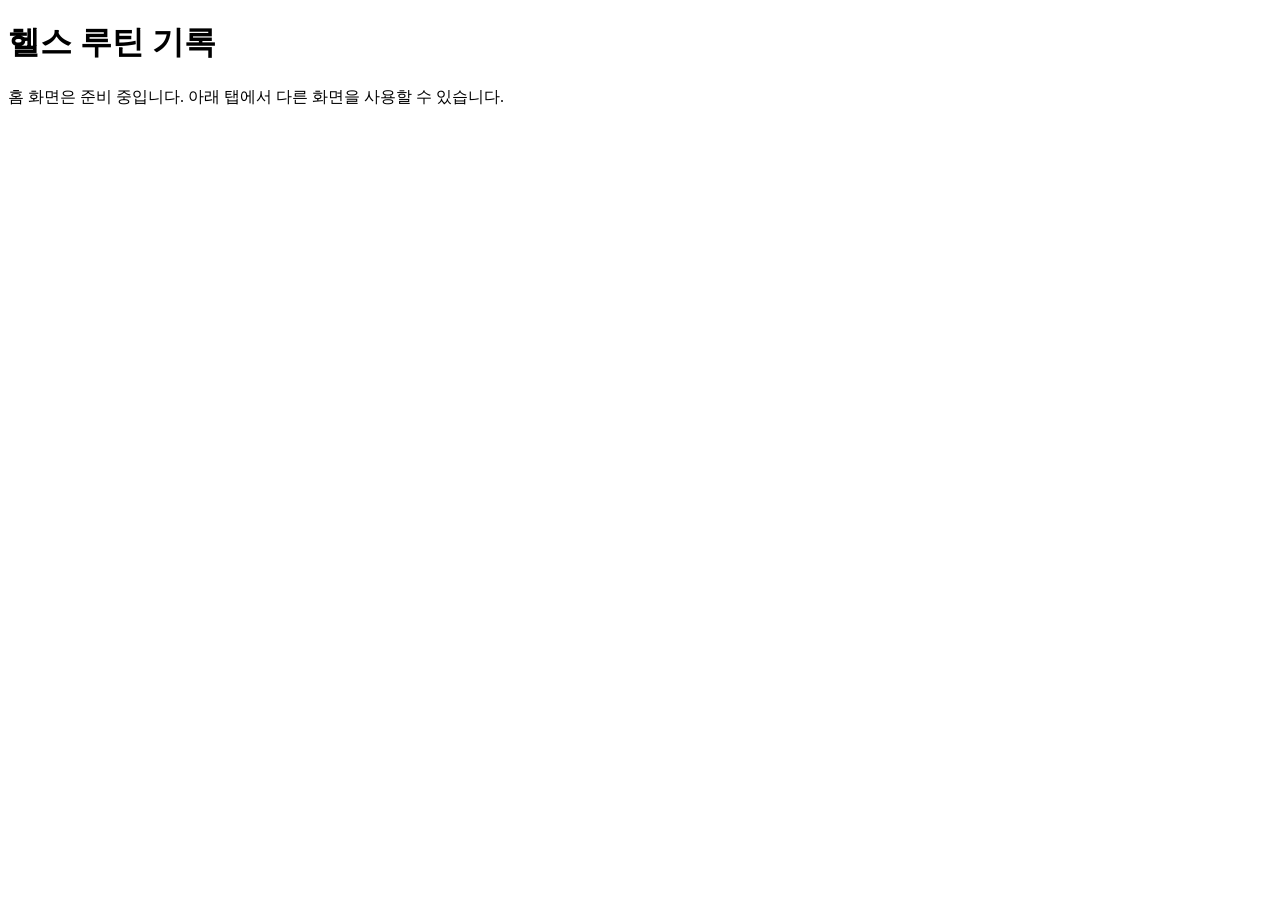
==== docs/index.html @ 382cc47f "홈 화면 자리표시 추가 Co-Authored-By: Claude Sonnet 5.5 <noreply@anthropic.com> Claude-Session: https://claud" ====
<!doctype html>
<html lang="ko">
<head>
  <meta charset="utf-8">
  <meta name="viewport" content="width=device-width, initial-scale=1">
  <title>헬스 루틴 기록 - 홈</title>
  <link rel="stylesheet" href="style.css">
</head>
<body>
<main>
  <h1>헬스 루틴 기록</h1>
  <p class="sub">홈 화면은 준비 중입니다. 아래 탭에서 다른 화면을 사용할 수 있습니다.</p>
</main>
<nav id="nav"></nav>

<script src="nav.js"></script>
<script>
  // 홈 화면 자리 표시용 파일. 홈 화면 담당이 이 파일을 실제 화면으로 교체한다.
  renderNav("home");
</script>
</body>
</html>
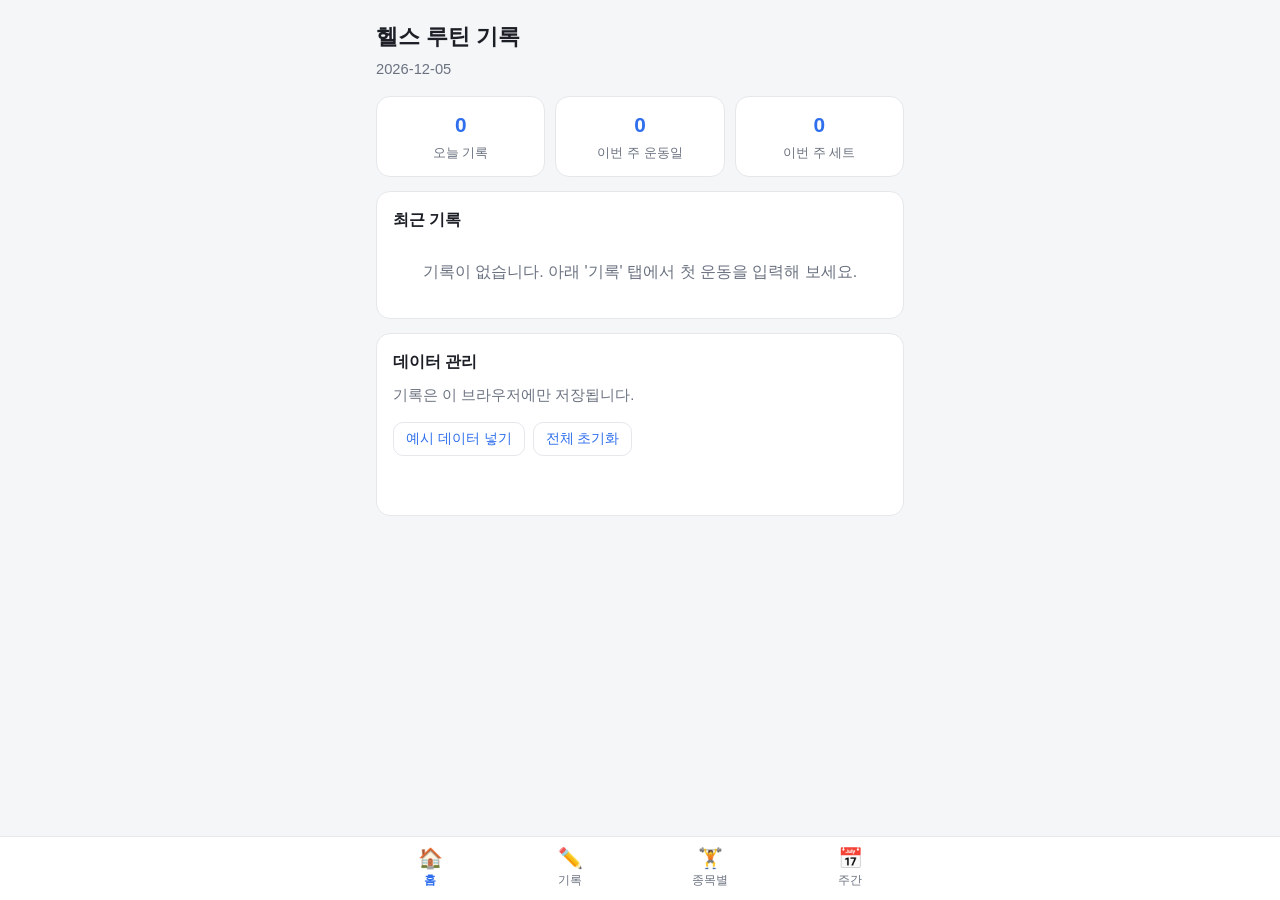
==== commit 593118da: "홈 화면 구현 (자리표시 교체) Co-Authored-By: Claude Sonnet 5.5 <noreply@anthropic.com> Claude-Session: https://" ====
--- a/docs/index.html
+++ b/docs/index.html
@@ -9,14 +9,97 @@
 <body>
 <main>
   <h1>헬스 루틴 기록</h1>
-  <p class="sub">홈 화면은 준비 중입니다. 아래 탭에서 다른 화면을 사용할 수 있습니다.</p>
+  <p class="sub" id="today"></p>
+
+  <div class="stats">
+    <div class="stat"><b id="todayCount">0</b><span>오늘 기록</span></div>
+    <div class="stat"><b id="weekDays">0</b><span>이번 주 운동일</span></div>
+    <div class="stat"><b id="weekSets">0</b><span>이번 주 세트</span></div>
+  </div>
+
+  <div class="card">
+    <h2>최근 기록</h2>
+    <div id="recent"></div>
+  </div>
+
+  <div class="card">
+    <h2>데이터 관리</h2>
+    <p class="sub">기록은 이 브라우저에만 저장됩니다.</p>
+    <div class="tools">
+      <button class="btn ghost small" id="sampleBtn" type="button">예시 데이터 넣기</button>
+      <button class="btn ghost small" id="resetBtn" type="button">전체 초기화</button>
+    </div>
+    <p class="msg" id="msg"></p>
+  </div>
 </main>
 <nav id="nav"></nav>
 
+<script src="storage.js"></script>
 <script src="nav.js"></script>
 <script>
-  // 홈 화면 자리 표시용 파일. 홈 화면 담당이 이 파일을 실제 화면으로 교체한다.
+  // 홈 화면 담당: 오늘/이번 주 요약과 최근 기록
   renderNav("home");
+
+  function renderHome() {
+    const records = loadRecords();
+    const today = dateString();
+    const week = getWeekRange();
+    const weekRecs = records.filter((r) => r.date >= week.start && r.date <= week.end);
+
+    document.getElementById("today").textContent = today;
+    document.getElementById("todayCount").textContent = records.filter((r) => r.date === today).length;
+    document.getElementById("weekDays").textContent = new Set(weekRecs.map((r) => r.date)).size;
+    document.getElementById("weekSets").textContent = weekRecs.reduce((s, r) => s + Number(r.sets), 0);
+
+    const box = document.getElementById("recent");
+    box.replaceChildren();
+    if (!records.length) {
+      box.appendChild(el("div", "기록이 없습니다. 아래 '기록' 탭에서 첫 운동을 입력해 보세요.", "empty"));
+      return;
+    }
+    const table = el("table");
+    const head = el("tr");
+    ["날짜", "종목", "무게", "횟수×세트"].forEach((t, i) => head.appendChild(el("th", t, i >= 2 ? "num" : "")));
+    table.appendChild(head);
+    records.slice(-5).reverse().forEach((r) => {
+      const tr = el("tr");
+      tr.appendChild(el("td", r.date));
+      tr.appendChild(el("td", r.exercise));
+      tr.appendChild(el("td", fmtNum(r.weight) + "kg", "num"));
+      tr.appendChild(el("td", r.reps + "×" + r.sets, "num"));
+      table.appendChild(tr);
+    });
+    box.appendChild(table);
+  }
+
+  document.getElementById("sampleBtn").addEventListener("click", () => {
+    // 발표 시연용 예시 데이터 (실제 운동 기록이 아님)
+    const samples = [
+      [0, "스쿼트", 60, 10, 3], [0, "벤치프레스", 40, 10, 3],
+      [2, "스쿼트", 70, 8, 3], [3, "데드리프트", 80, 5, 3],
+      [5, "벤치프레스", 45, 8, 3],
+    ];
+    const all = loadRecords();
+    samples.forEach(([ago, exercise, weight, reps, sets]) => {
+      const d = new Date();
+      d.setDate(d.getDate() - ago);
+      all.push({ date: dateString(d), exercise, weight, reps, sets });
+    });
+    const ok = saveRecords(all);
+    document.getElementById("msg").textContent = ok ? "예시 데이터를 추가했습니다" : "저장에 실패했습니다";
+    document.getElementById("msg").className = "msg " + (ok ? "ok" : "err");
+    renderHome();
+  });
+
+  document.getElementById("resetBtn").addEventListener("click", () => {
+    if (!confirm("저장된 기록을 모두 삭제할까요?")) return;
+    clearRecords();
+    document.getElementById("msg").textContent = "모든 기록을 삭제했습니다";
+    document.getElementById("msg").className = "msg ok";
+    renderHome();
+  });
+
+  renderHome();
 </script>
 </body>
 </html>
--- a/docs/style.css
+++ b/docs/style.css
@@ -0,0 +1,176 @@
+/* 공통 스타일: 수정할 때는 팀원과 먼저 이슈로 상의한다. */
+:root {
+  --bg: #f5f6f8;
+  --card: #ffffff;
+  --text: #1c1f26;
+  --muted: #6b7280;
+  --line: #e5e7eb;
+  --accent: #2f6fed;
+  --accent-weak: #e8f0fe;
+  --good: #0f7b45;
+  --warn: #c5221f;
+}
+
+@media (prefers-color-scheme: dark) {
+  :root {
+    --bg: #14161a;
+    --card: #1e2127;
+    --text: #e8eaed;
+    --muted: #9aa0a6;
+    --line: #2d3139;
+    --accent: #6ea0ff;
+    --accent-weak: #25324d;
+    --good: #4cc38a;
+    --warn: #f28b82;
+  }
+}
+
+* { box-sizing: border-box; }
+
+body {
+  margin: 0;
+  background: var(--bg);
+  color: var(--text);
+  font-family: -apple-system, "Segoe UI", "Malgun Gothic", "Apple SD Gothic Neo", sans-serif;
+  line-height: 1.5;
+}
+
+main {
+  max-width: 560px;
+  margin: 0 auto;
+  padding: 20px 16px 100px;
+}
+
+h1 { font-size: 1.4rem; margin: 0 0 4px; }
+.sub { color: var(--muted); margin: 0 0 16px; font-size: 0.92rem; }
+
+.card {
+  background: var(--card);
+  border: 1px solid var(--line);
+  border-radius: 14px;
+  padding: 16px;
+  margin-bottom: 14px;
+}
+.card h2 { font-size: 1rem; margin: 0 0 10px; }
+
+.stats { display: grid; grid-template-columns: repeat(3, 1fr); gap: 10px; margin-bottom: 14px; }
+.stat {
+  background: var(--card);
+  border: 1px solid var(--line);
+  border-radius: 14px;
+  padding: 12px 6px;
+  text-align: center;
+}
+.stat b { display: block; font-size: 1.3rem; }
+.stat span { color: var(--muted); font-size: 0.8rem; }
+
+label { display: block; font-size: 0.85rem; color: var(--muted); margin: 10px 0 4px; }
+input, select {
+  width: 100%;
+  padding: 10px 12px;
+  font-size: 1rem;
+  border: 1px solid var(--line);
+  border-radius: 10px;
+  background: var(--bg);
+  color: var(--text);
+}
+input:focus, select:focus { outline: 2px solid var(--accent); outline-offset: 1px; }
+.row { display: grid; grid-template-columns: repeat(3, 1fr); gap: 10px; }
+
+.btn {
+  display: inline-block;
+  padding: 11px 16px;
+  border: 0;
+  border-radius: 10px;
+  background: var(--accent);
+  color: #fff;
+  font-size: 1rem;
+  cursor: pointer;
+}
+.btn.block { width: 100%; margin-top: 14px; }
+.btn.ghost { background: transparent; color: var(--accent); border: 1px solid var(--line); }
+.btn.small { padding: 7px 12px; font-size: 0.85rem; }
+
+.msg { margin-top: 10px; font-size: 0.9rem; min-height: 1.3em; }
+.msg.ok { color: var(--good); }
+.msg.err { color: var(--warn); }
+
+table { width: 100%; border-collapse: collapse; font-size: 0.92rem; }
+th, td { text-align: left; padding: 8px 6px; border-bottom: 1px solid var(--line); }
+th { color: var(--muted); font-weight: 600; font-size: 0.8rem; }
+th.num, td.num { text-align: right; }
+tr.best td { background: var(--accent-weak); font-weight: 600; }
+.empty { color: var(--muted); text-align: center; padding: 18px 0; }
+
+.best-card { text-align: center; }
+.best-card .big { font-size: 2rem; font-weight: 700; color: var(--accent); }
+.best-card .date { color: var(--muted); font-size: 0.9rem; }
+
+.weeknav { display: flex; align-items: center; justify-content: space-between; margin-bottom: 12px; gap: 8px; }
+.weeknav strong { font-size: 0.85rem; text-align: center; white-space: nowrap; }
+.weeknav .btn { white-space: nowrap; padding: 7px 10px; }
+
+.bars { display: grid; grid-template-columns: repeat(7, 1fr); gap: 6px; height: 120px; }
+.bar-col { display: flex; flex-direction: column; justify-content: flex-end; text-align: center; font-size: 0.75rem; color: var(--muted); }
+.bar { background: var(--accent); border-radius: 6px 6px 0 0; min-height: 2px; margin: 2px 4px 4px; }
+
+.tools { display: flex; gap: 8px; flex-wrap: wrap; }
+
+/* 공통 다듬기 */
+.stat b { color: var(--accent); }
+.btn:hover { filter: brightness(1.08); }
+.btn:focus-visible, .tabbar a:focus-visible { outline: 2px solid var(--accent); outline-offset: 2px; }
+.btn[disabled] { opacity: 0.45; cursor: not-allowed; }
+tbody tr:hover td { background: var(--accent-weak); }
+tr.best td { font-weight: 700; }
+
+.tabbar {
+  position: fixed;
+  left: 0; right: 0; bottom: 0;
+  background: var(--card);
+  border-top: 1px solid var(--line);
+  padding-bottom: env(safe-area-inset-bottom);
+}
+.tabbar-inner { display: flex; max-width: 560px; margin: 0 auto; }
+.tabbar a {
+  flex: 1;
+  text-align: center;
+  padding: 8px 0 10px;
+  text-decoration: none;
+  color: var(--muted);
+  font-size: 0.78rem;
+}
+.tabbar a span { display: block; font-size: 1.25rem; line-height: 1.3; }
+.tabbar a.active { color: var(--accent); font-weight: 700; }
+
+/* ====================================================================
+   기능별 구역: 담당자는 자기 구역 안에서만 스타일을 추가한다.
+   구역 표시 줄은 지우지 않는다. 다른 구역은 수정하지 않는다.
+   ==================================================================== */
+
+/* --- 무게 추이 그래프 (건우) --- */
+/* (구현 예정) */
+
+/* --- 주간 목표 (선후) --- */
+/* (구현 예정) */
+
+/* --- 예상 1RM (건우) --- */
+/* (구현 예정) */
+
+/* --- 달력과 연속 운동일 (선후) --- */
+/* (구현 예정) */
+
+/* --- 기록 백업 (윤성) --- */
+/* (구현 예정) */
+
+/* --- 빠른 입력 (윤성) --- */
+/* (구현 예정) */
+
+/* --- 신기록 알림 (윤성) --- */
+/* (구현 예정) */
+
+/* --- 홈 구성 개선 (건우) --- */
+/* (구현 예정) */
+
+/* --- 지난주 대비 (선후) --- */
+/* (구현 예정) */
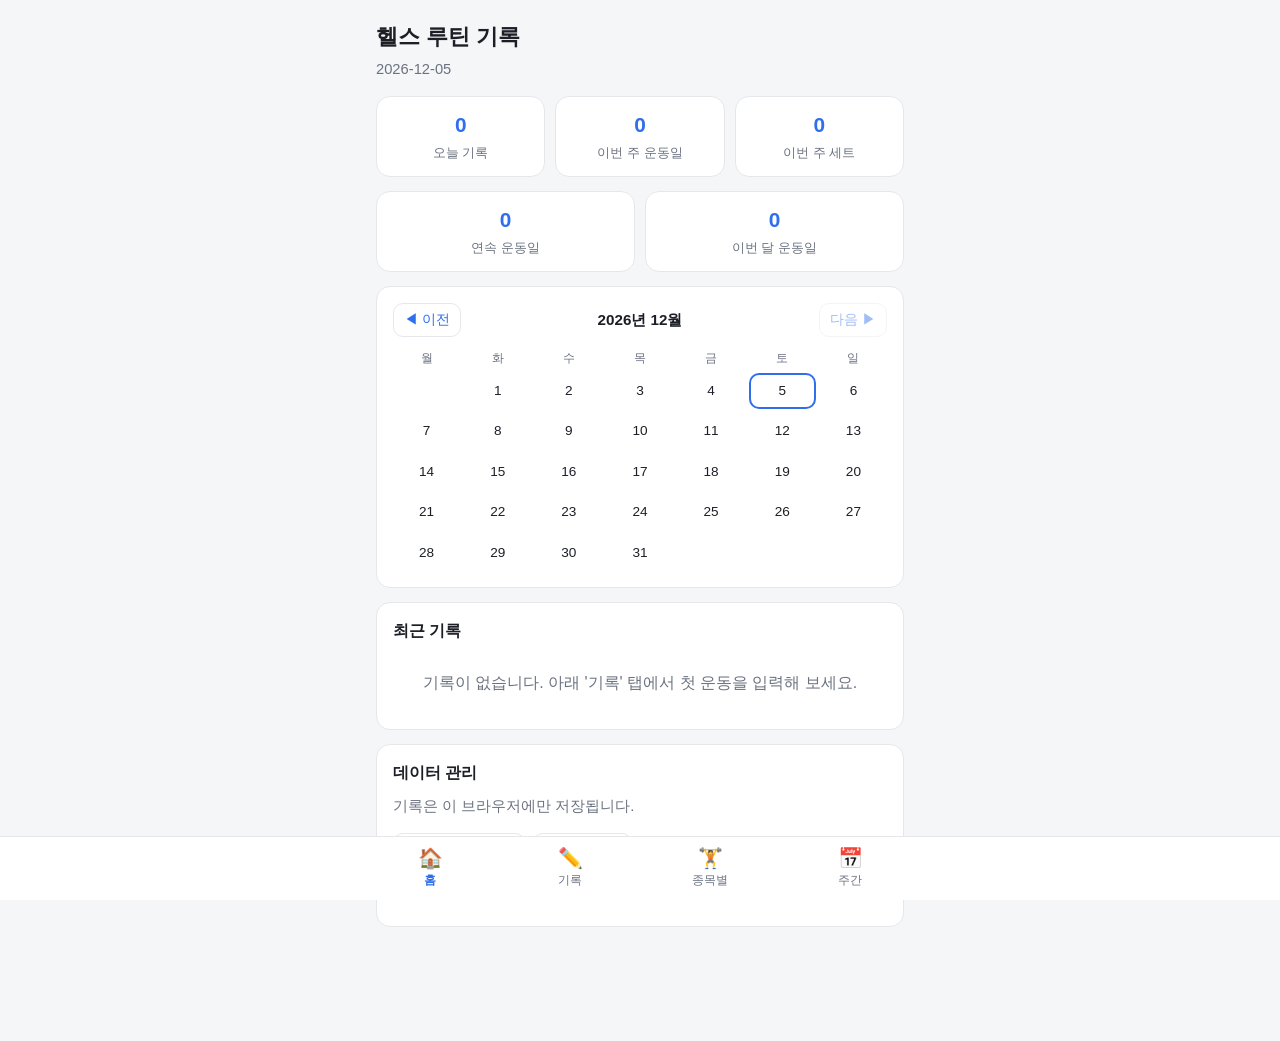
==== commit 147c14ef: "Add calendar and workout streak features" ====
--- a/docs/index.html
+++ b/docs/index.html
@@ -15,6 +15,20 @@
     <div class="stat"><b id="todayCount">0</b><span>오늘 기록</span></div>
     <div class="stat"><b id="weekDays">0</b><span>이번 주 운동일</span></div>
     <div class="stat"><b id="weekSets">0</b><span>이번 주 세트</span></div>
+  </div>
+
+  <div class="stats two">
+    <div class="stat"><b id="streak">0</b><span>연속 운동일</span></div>
+    <div class="stat"><b id="monthDays">0</b><span>이번 달 운동일</span></div>
+  </div>
+
+  <div class="card">
+    <div class="cal-head">
+      <button class="btn ghost small" id="calPrev" type="button">◀ 이전</button>
+      <strong id="calTitle"></strong>
+      <button class="btn ghost small" id="calNext" type="button">다음 ▶</button>
+    </div>
+    <div class="cal" id="cal"></div>
   </div>
 
   <div class="card">
@@ -50,6 +64,8 @@
     document.getElementById("todayCount").textContent = records.filter((r) => r.date === today).length;
     document.getElementById("weekDays").textContent = new Set(weekRecs.map((r) => r.date)).size;
     document.getElementById("weekSets").textContent = weekRecs.reduce((s, r) => s + Number(r.sets), 0);
+    document.getElementById("streak").textContent = calcStreak(records);
+    renderCalendar(records);
 
     const box = document.getElementById("recent");
     box.replaceChildren();
@@ -71,6 +87,39 @@
     });
     box.appendChild(table);
   }
+
+  // 월간 달력: 운동한 날을 색으로 표시한다
+  let calOffset = 0; // 0이면 이번 달, -1이면 지난달
+  function renderCalendar(records) {
+    const now = new Date();
+    const first = new Date(now.getFullYear(), now.getMonth() + calOffset, 1);
+    const year = first.getFullYear();
+    const month = first.getMonth();
+    const lastDay = new Date(year, month + 1, 0).getDate();
+    const days = recordDays(records);
+    const todayKey = dateString();
+
+    document.getElementById("calTitle").textContent = year + "년 " + (month + 1) + "월";
+    document.getElementById("calNext").disabled = calOffset >= 0;
+
+    const prefix = year + "-" + String(month + 1).padStart(2, "0") + "-";
+    let count = 0;
+    const grid = document.getElementById("cal");
+    grid.replaceChildren();
+    ["월", "화", "수", "목", "금", "토", "일"].forEach((t) => grid.appendChild(el("div", t, "dow")));
+    const blanks = (first.getDay() + 6) % 7; // 월요일 시작
+    for (let i = 0; i < blanks; i++) grid.appendChild(el("div"));
+    for (let d = 1; d <= lastDay; d++) {
+      const key = prefix + String(d).padStart(2, "0");
+      const done = days.has(key);
+      if (done) count += 1;
+      grid.appendChild(el("div", String(d), "day" + (done ? " done" : "") + (key === todayKey ? " today" : "")));
+    }
+    document.getElementById("monthDays").textContent = count;
+  }
+
+  document.getElementById("calPrev").addEventListener("click", () => { calOffset -= 1; renderHome(); });
+  document.getElementById("calNext").addEventListener("click", () => { if (calOffset < 0) { calOffset += 1; renderHome(); } });
 
   document.getElementById("sampleBtn").addEventListener("click", () => {
     // 발표 시연용 예시 데이터 (실제 운동 기록이 아님)
--- a/docs/style.css
+++ b/docs/style.css
@@ -149,16 +149,31 @@
    ==================================================================== */
 
 /* --- 무게 추이 그래프 (건우) --- */
-/* (구현 예정) */
+.chart { width: 100%; height: auto; display: block; }
+.chart .grid { stroke: var(--line); stroke-width: 1; }
+.chart .tick { fill: var(--muted); font-size: 10px; }
+.chart .line { fill: none; stroke: var(--accent); stroke-width: 2.5; stroke-linejoin: round; }
+.chart .dot { fill: var(--accent); }
 
 /* --- 주간 목표 (선후) --- */
-/* (구현 예정) */
+.goalrow { display: flex; gap: 8px; }
+.goalrow input { flex: 1; min-width: 0; }
+.progress { height: 10px; background: var(--line); border-radius: 999px; overflow: hidden; margin: 12px 0 8px; }
+#progressBar { height: 100%; width: 0; background: var(--accent); }
 
 /* --- 예상 1RM (건우) --- */
 /* (구현 예정) */
 
 /* --- 달력과 연속 운동일 (선후) --- */
-/* (구현 예정) */
+.stats.two { grid-template-columns: repeat(2, 1fr); }
+.cal-head { display: flex; align-items: center; justify-content: space-between; gap: 8px; margin-bottom: 10px; }
+.cal-head strong { font-size: 0.95rem; }
+.cal-head .btn { white-space: nowrap; padding: 7px 10px; }
+.cal { display: grid; grid-template-columns: repeat(7, 1fr); gap: 4px; text-align: center; }
+.cal .dow { color: var(--muted); font-size: 0.75rem; padding: 2px 0; }
+.cal .day { padding: 8px 0; border-radius: 10px; font-size: 0.85rem; }
+.cal .day.done { background: var(--accent); color: #fff; font-weight: 700; }
+.cal .day.today { outline: 2px solid var(--accent); outline-offset: -2px; }
 
 /* --- 기록 백업 (윤성) --- */
 /* (구현 예정) */
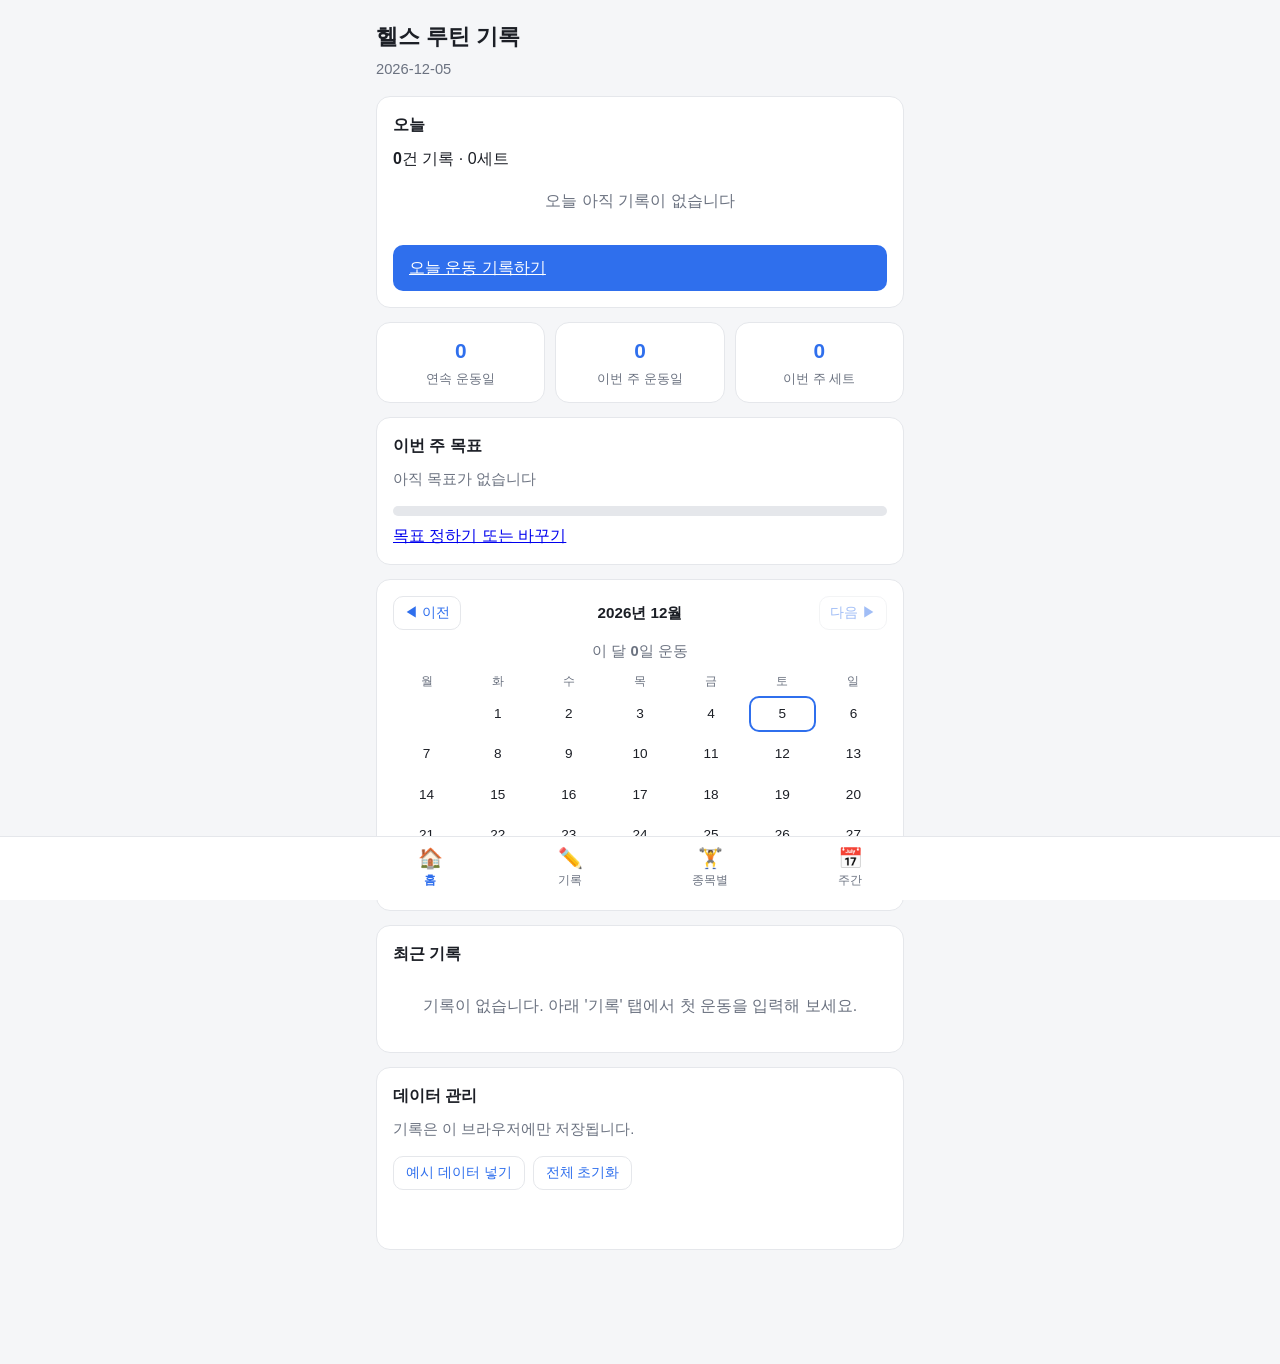
==== commit dd73068d: "홈을 오늘 카드 중심으로 재구성하고 주간 목표 표시" ====
--- a/docs/index.html
+++ b/docs/index.html
@@ -11,15 +11,26 @@
   <h1>헬스 루틴 기록</h1>
   <p class="sub" id="today"></p>
 
+  <div class="card hero">
+    <h2>오늘</h2>
+    <div class="big"><b id="todayCount">0</b>건 기록 · <span id="todaySets">0</span>세트</div>
+    <div id="todayBrief"></div>
+    <a class="btn block" href="add.html">오늘 운동 기록하기</a>
+  </div>
+
   <div class="stats">
-    <div class="stat"><b id="todayCount">0</b><span>오늘 기록</span></div>
+    <div class="stat"><b id="streak">0</b><span>연속 운동일</span></div>
     <div class="stat"><b id="weekDays">0</b><span>이번 주 운동일</span></div>
     <div class="stat"><b id="weekSets">0</b><span>이번 주 세트</span></div>
   </div>
 
-  <div class="stats two">
-    <div class="stat"><b id="streak">0</b><span>연속 운동일</span></div>
-    <div class="stat"><b id="monthDays">0</b><span>이번 달 운동일</span></div>
+  <div class="card goal-mini">
+    <h2>이번 주 목표</h2>
+    <p class="sub" id="homeGoalText"></p>
+    <div class="progress" id="homeGoalTrack" role="progressbar" aria-label="주간 목표 달성률" aria-valuemin="0" aria-valuemax="100" aria-valuenow="0">
+      <div id="homeGoalBar" style="height:100%;width:0;background:var(--accent)"></div>
+    </div>
+    <a href="weekly.html">목표 정하기 또는 바꾸기</a>
   </div>
 
   <div class="card">
@@ -28,6 +39,7 @@
       <strong id="calTitle"></strong>
       <button class="btn ghost small" id="calNext" type="button">다음 ▶</button>
     </div>
+    <p class="sub" style="margin:0 0 8px;text-align:center">이 달 <b id="monthDays">0</b>일 운동</p>
     <div class="cal" id="cal"></div>
   </div>
 
@@ -65,6 +77,40 @@
     document.getElementById("weekDays").textContent = new Set(weekRecs.map((r) => r.date)).size;
     document.getElementById("weekSets").textContent = weekRecs.reduce((s, r) => s + Number(r.sets), 0);
     document.getElementById("streak").textContent = calcStreak(records);
+
+    // 오늘 카드: 오늘 한 기록을 맨 위에서 바로 보여준다
+    const todayRecs = records.filter((r) => r.date === today);
+    document.getElementById("todaySets").textContent = todayRecs.reduce((s, r) => s + Number(r.sets), 0);
+    const brief = document.getElementById("todayBrief");
+    brief.replaceChildren();
+    if (!todayRecs.length) {
+      brief.appendChild(el("div", "오늘 아직 기록이 없습니다", "empty"));
+    } else {
+      todayRecs.forEach((r) => {
+        const line = el("div", undefined, "line");
+        line.appendChild(el("span", r.exercise));
+        line.appendChild(el("span", fmtNum(r.weight) + "kg · " + r.reps + "×" + r.sets));
+        brief.appendChild(line);
+      });
+    }
+
+    // 이번 주 목표 달성률
+    const goal = loadGoal();
+    const weekSetTotal = weekRecs.reduce((s, r) => s + Number(r.sets), 0);
+    const gBar = document.getElementById("homeGoalBar");
+    const gText = document.getElementById("homeGoalText");
+    if (!goal) {
+      gBar.style.width = "0%";
+      document.getElementById("homeGoalTrack").setAttribute("aria-valuenow", "0");
+      gText.textContent = "아직 목표가 없습니다";
+    } else {
+      const pct = Math.min(100, Math.round((weekSetTotal / goal) * 100));
+      gBar.style.width = pct + "%";
+      document.getElementById("homeGoalTrack").setAttribute("aria-valuenow", String(pct));
+      gText.textContent = weekSetTotal >= goal
+        ? "목표 달성: " + weekSetTotal + " / " + goal + " 세트"
+        : weekSetTotal + " / " + goal + " 세트 (" + pct + "%)";
+    }
     renderCalendar(records);
 
     const box = document.getElementById("recent");
--- a/docs/style.css
+++ b/docs/style.css
@@ -162,7 +162,7 @@
 #progressBar { height: 100%; width: 0; background: var(--accent); }
 
 /* --- 예상 1RM (건우) --- */
-/* (구현 예정) */
+.best-card .rm { margin-top: 6px; font-size: 0.9rem; color: var(--muted); }
 
 /* --- 달력과 연속 운동일 (선후) --- */
 .stats.two { grid-template-columns: repeat(2, 1fr); }
@@ -176,13 +176,18 @@
 .cal .day.today { outline: 2px solid var(--accent); outline-offset: -2px; }
 
 /* --- 기록 백업 (윤성) --- */
-/* (구현 예정) */
+.backup input[type="file"] { display: none; }
+.backup .tools { margin-top: 6px; }
 
 /* --- 빠른 입력 (윤성) --- */
-/* (구현 예정) */
+.chips { display: flex; gap: 6px; flex-wrap: wrap; margin-bottom: 4px; }
+.chip { border: 1px solid var(--line); background: var(--bg); color: var(--text); border-radius: 999px; padding: 6px 12px; font-size: 0.88rem; cursor: pointer; }
+.chip:hover { background: var(--accent-weak); }
 
 /* --- 신기록 알림 (윤성) --- */
-/* (구현 예정) */
+.pr { margin-top: 10px; padding: 10px 12px; border-radius: 10px; background: var(--accent-weak); font-size: 0.9rem; }
+.pr b { display: block; margin-bottom: 2px; }
+.pr.first { color: var(--muted); }
 
 /* --- 홈 구성 개선 (건우) --- */
 /* (구현 예정) */
